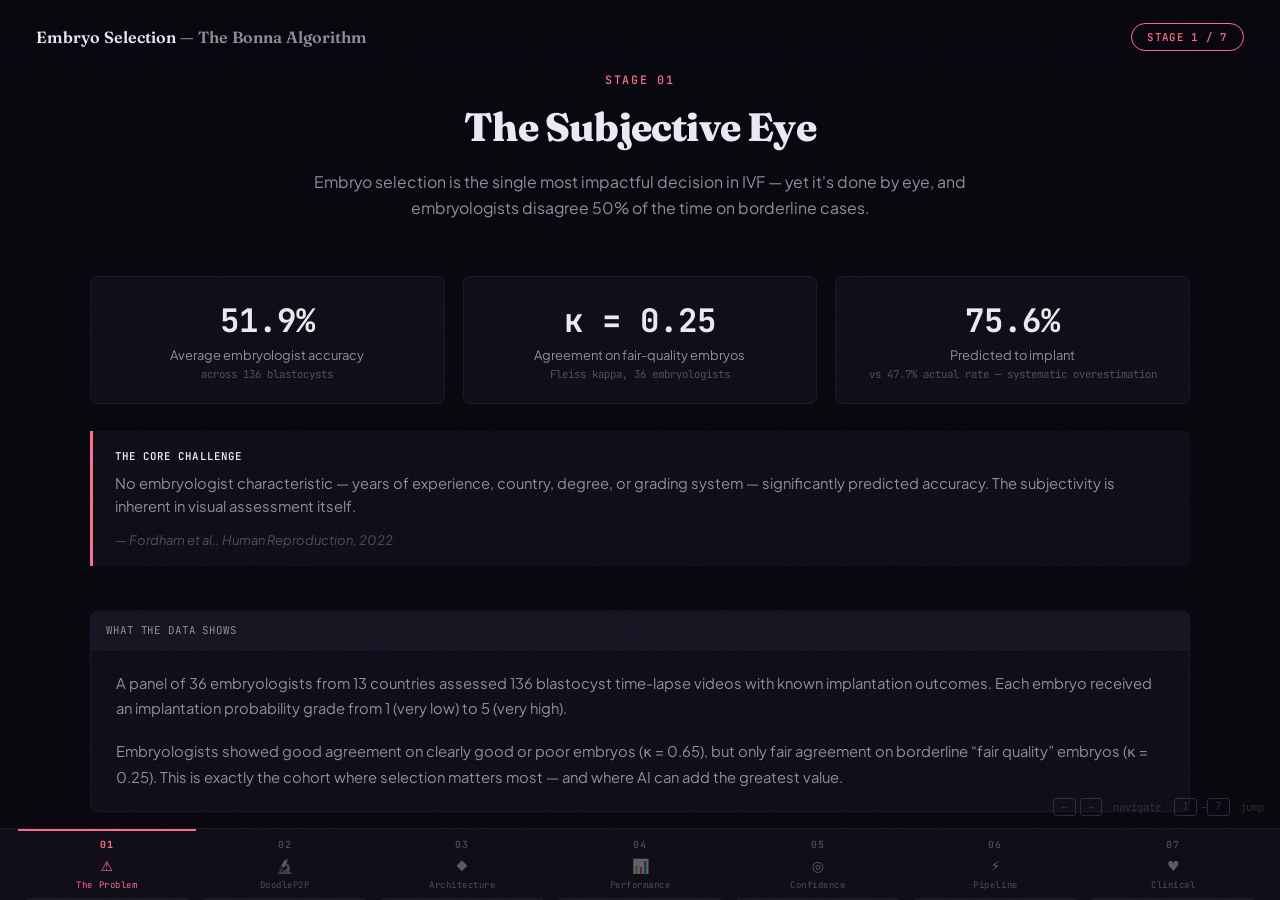
==== index.html @ 7168ed13 "Initial commit: Embryo Selection Journey Canvas — Bonna Algorithm demo" ====
<!DOCTYPE html>
<html lang="en">
<head>
  <meta charset="UTF-8">
  <meta name="viewport" content="width=device-width, initial-scale=1.0">
  <title>Embryo Selection — The Bonna Algorithm</title>
  <link rel="stylesheet" href="styles/global.css">
  <style>
    :root {
      --layer-1: #FF6B8A;
      --layer-2: #7DD3FC;
      --layer-3: #9B7DFF;
      --layer-4: #4ADE80;
      --layer-5: #FBBF24;
      --layer-6: #22D3EE;
      --layer-7: #F472B6;
    }

    body {
      display: flex;
      flex-direction: column;
      overflow: hidden;
    }

    .header {
      position: fixed;
      top: 0;
      left: 0;
      right: 0;
      z-index: 100;
      padding: 1.25rem 2rem;
      display: flex;
      align-items: center;
      justify-content: space-between;
      background: linear-gradient(to bottom, var(--bg-deep) 60%, transparent);
      pointer-events: none;
    }
    .header > * { pointer-events: auto; }
    .header-title {
      font-family: var(--font-display);
      font-size: 0.9rem;
      font-weight: 600;
      color: var(--text-primary);
    }
    .header-title span { color: var(--text-secondary); }
    .stage-badge {
      font-family: var(--font-mono);
      font-size: 0.6rem;
      font-weight: 500;
      letter-spacing: 0.12em;
      text-transform: uppercase;
      padding: 0.35rem 0.85rem;
      border-radius: 20px;
      border: 1px solid var(--text-muted);
      color: var(--text-secondary);
      transition: all 0.6s var(--ease-out-expo);
    }

    .viewport {
      flex: 1;
      position: relative;
      overflow: hidden;
    }
    .viewport iframe {
      position: absolute;
      inset: 0;
      width: 100%;
      height: 100%;
      border: none;
      opacity: 0;
      transition: opacity 0.5s var(--ease-out-expo);
    }
    .viewport iframe.active {
      opacity: 1;
      z-index: 1;
    }

    .timeline {
      position: fixed;
      bottom: 0;
      left: 0;
      right: 0;
      height: var(--timeline-height);
      background: var(--bg-surface);
      border-top: 1px solid rgba(255,255,255,0.04);
      display: flex;
      align-items: stretch;
      z-index: 100;
      padding: 0 1rem;
    }

    .tl-segment {
      flex: 1;
      display: flex;
      flex-direction: column;
      align-items: center;
      justify-content: center;
      cursor: pointer;
      position: relative;
      padding: 0.5rem 0.25rem;
      transition: all 0.4s var(--ease-out-expo);
      user-select: none;
    }
    .tl-segment:hover { background: var(--bg-hover); }

    .tl-number {
      font-family: var(--font-mono);
      font-size: 0.55rem;
      font-weight: 500;
      letter-spacing: 0.1em;
      color: var(--text-muted);
      margin-bottom: 0.2rem;
      transition: color 0.4s;
    }
    .tl-icon {
      width: 20px;
      height: 20px;
      margin-bottom: 0.25rem;
      opacity: 0.35;
      transition: all 0.4s var(--ease-out-expo);
      display: flex;
      align-items: center;
      justify-content: center;
      font-size: 14px;
    }
    .tl-label {
      font-family: var(--font-mono);
      font-size: 0.5rem;
      font-weight: 400;
      letter-spacing: 0.06em;
      color: var(--text-muted);
      text-align: center;
      transition: color 0.4s;
      white-space: nowrap;
    }

    .tl-segment.active .tl-icon { opacity: 1; }
    .tl-segment.active .tl-number { font-weight: 700; }

    .tl-progress {
      position: absolute;
      bottom: 0;
      left: 8px;
      right: 8px;
      height: 2px;
      background: var(--text-muted);
      border-radius: 1px;
      opacity: 0.2;
    }
    .tl-progress-fill {
      height: 100%;
      width: 0%;
      border-radius: 1px;
      transition: width 0.3s var(--ease-out-expo);
    }

    .tl-segment[data-layer="1"].active .tl-number,
    .tl-segment[data-layer="1"].active .tl-label,
    .tl-segment[data-layer="1"].active .tl-icon { color: var(--layer-1); }
    .tl-segment[data-layer="1"] .tl-progress-fill { background: var(--layer-1); }

    .tl-segment[data-layer="2"].active .tl-number,
    .tl-segment[data-layer="2"].active .tl-label,
    .tl-segment[data-layer="2"].active .tl-icon { color: var(--layer-2); }
    .tl-segment[data-layer="2"] .tl-progress-fill { background: var(--layer-2); }

    .tl-segment[data-layer="3"].active .tl-number,
    .tl-segment[data-layer="3"].active .tl-label,
    .tl-segment[data-layer="3"].active .tl-icon { color: var(--layer-3); }
    .tl-segment[data-layer="3"] .tl-progress-fill { background: var(--layer-3); }

    .tl-segment[data-layer="4"].active .tl-number,
    .tl-segment[data-layer="4"].active .tl-label,
    .tl-segment[data-layer="4"].active .tl-icon { color: var(--layer-4); }
    .tl-segment[data-layer="4"] .tl-progress-fill { background: var(--layer-4); }

    .tl-segment[data-layer="5"].active .tl-number,
    .tl-segment[data-layer="5"].active .tl-label,
    .tl-segment[data-layer="5"].active .tl-icon { color: var(--layer-5); }
    .tl-segment[data-layer="5"] .tl-progress-fill { background: var(--layer-5); }

    .tl-segment[data-layer="6"].active .tl-number,
    .tl-segment[data-layer="6"].active .tl-label,
    .tl-segment[data-layer="6"].active .tl-icon { color: var(--layer-6); }
    .tl-segment[data-layer="6"] .tl-progress-fill { background: var(--layer-6); }

    .tl-segment[data-layer="7"].active .tl-number,
    .tl-segment[data-layer="7"].active .tl-label,
    .tl-segment[data-layer="7"].active .tl-icon { color: var(--layer-7); }
    .tl-segment[data-layer="7"] .tl-progress-fill { background: var(--layer-7); }

    .tl-segment[data-layer="1"].active { box-shadow: inset 0 2px 0 0 var(--layer-1); }
    .tl-segment[data-layer="2"].active { box-shadow: inset 0 2px 0 0 var(--layer-2); }
    .tl-segment[data-layer="3"].active { box-shadow: inset 0 2px 0 0 var(--layer-3); }
    .tl-segment[data-layer="4"].active { box-shadow: inset 0 2px 0 0 var(--layer-4); }
    .tl-segment[data-layer="5"].active { box-shadow: inset 0 2px 0 0 var(--layer-5); }
    .tl-segment[data-layer="6"].active { box-shadow: inset 0 2px 0 0 var(--layer-6); }
    .tl-segment[data-layer="7"].active { box-shadow: inset 0 2px 0 0 var(--layer-7); }

    .key-hints {
      position: fixed;
      bottom: calc(var(--timeline-height) + 12px);
      right: 16px;
      font-family: var(--font-mono);
      font-size: 0.6rem;
      color: var(--text-muted);
      display: flex;
      gap: 0.75rem;
      z-index: 100;
      opacity: 0.5;
    }
    .key-hints kbd {
      display: inline-block;
      padding: 0.15rem 0.4rem;
      border: 1px solid var(--text-muted);
      border-radius: 3px;
      margin-right: 0.25rem;
      font-size: 0.55rem;
    }
  </style>
</head>
<body>

  <header class="header">
    <div class="header-title">Embryo Selection <span>— The Bonna Algorithm</span></div>
    <div class="stage-badge" id="stageBadge">STAGE 1 / 7</div>
  </header>

  <main class="viewport" id="viewport"></main>

  <nav class="timeline" id="timeline">
    <div class="tl-segment" data-layer="1" data-src="modules/01-the-problem.html">
      <span class="tl-number">01</span>
      <span class="tl-icon">⚠</span>
      <span class="tl-label">The Problem</span>
      <div class="tl-progress"><div class="tl-progress-fill"></div></div>
    </div>
    <div class="tl-segment" data-layer="2" data-src="modules/02-doodle-segmentation.html">
      <span class="tl-number">02</span>
      <span class="tl-icon">🔬</span>
      <span class="tl-label">DoodleP2P</span>
      <div class="tl-progress"><div class="tl-progress-fill"></div></div>
    </div>
    <div class="tl-segment" data-layer="3" data-src="modules/03-bonna-architecture.html">
      <span class="tl-number">03</span>
      <span class="tl-icon">◆</span>
      <span class="tl-label">Architecture</span>
      <div class="tl-progress"><div class="tl-progress-fill"></div></div>
    </div>
    <div class="tl-segment" data-layer="4" data-src="modules/04-performance.html">
      <span class="tl-number">04</span>
      <span class="tl-icon">📊</span>
      <span class="tl-label">Performance</span>
      <div class="tl-progress"><div class="tl-progress-fill"></div></div>
    </div>
    <div class="tl-segment" data-layer="5" data-src="modules/05-confidence.html">
      <span class="tl-number">05</span>
      <span class="tl-icon">◎</span>
      <span class="tl-label">Confidence</span>
      <div class="tl-progress"><div class="tl-progress-fill"></div></div>
    </div>
    <div class="tl-segment" data-layer="6" data-src="modules/06-production-pipeline.html">
      <span class="tl-number">06</span>
      <span class="tl-icon">⚡</span>
      <span class="tl-label">Pipeline</span>
      <div class="tl-progress"><div class="tl-progress-fill"></div></div>
    </div>
    <div class="tl-segment" data-layer="7" data-src="modules/07-clinical-integration.html">
      <span class="tl-number">07</span>
      <span class="tl-icon">♥</span>
      <span class="tl-label">Clinical</span>
      <div class="tl-progress"><div class="tl-progress-fill"></div></div>
    </div>
  </nav>

  <div class="key-hints">
    <span><kbd>&larr;</kbd><kbd>&rarr;</kbd> navigate</span>
    <span><kbd>1</kbd>&ndash;<kbd>7</kbd> jump</span>
  </div>

  <script>
    const segments = document.querySelectorAll('.tl-segment');
    const viewport = document.getElementById('viewport');
    const badge = document.getElementById('stageBadge');
    const iframes = new Map();
    const TOTAL = segments.length;
    let currentLayer = 0;

    const LAYER_COLORS = [
      null,
      '--layer-1', '--layer-2', '--layer-3', '--layer-4',
      '--layer-5', '--layer-6', '--layer-7'
    ];

    function navigateTo(layerIndex) {
      if (layerIndex < 0 || layerIndex >= segments.length) return;
      currentLayer = layerIndex;
      const seg = segments[layerIndex];
      const layerNum = parseInt(seg.dataset.layer);
      const src = seg.dataset.src;

      segments.forEach(s => s.classList.remove('active'));
      seg.classList.add('active');

      badge.textContent = `STAGE ${layerNum} / ${TOTAL}`;
      const color = getComputedStyle(document.documentElement)
        .getPropertyValue(LAYER_COLORS[layerNum]).trim();
      badge.style.borderColor = color;
      badge.style.color = color;

      viewport.querySelectorAll('iframe').forEach(f => f.classList.remove('active'));

      if (iframes.has(layerIndex)) {
        iframes.get(layerIndex).classList.add('active');
      } else {
        const iframe = document.createElement('iframe');
        iframe.src = src;
        iframe.dataset.layer = layerIndex;
        iframe.onload = () => requestAnimationFrame(() => iframe.classList.add('active'));
        viewport.appendChild(iframe);
        iframes.set(layerIndex, iframe);
      }
    }

    segments.forEach((seg, i) => seg.addEventListener('click', () => navigateTo(i)));

    document.addEventListener('keydown', (e) => {
      if (e.key === 'ArrowRight' || e.key === 'ArrowDown') {
        e.preventDefault(); navigateTo(currentLayer + 1);
      } else if (e.key === 'ArrowLeft' || e.key === 'ArrowUp') {
        e.preventDefault(); navigateTo(currentLayer - 1);
      } else if (e.key >= '1' && e.key <= String(TOTAL)) {
        navigateTo(parseInt(e.key) - 1);
      }
    });

    window.addEventListener('message', (e) => {
      if (e.data?.type === 'module-progress') {
        const seg = document.querySelector(`.tl-segment[data-layer="${e.data.layer}"]`);
        if (seg) seg.querySelector('.tl-progress-fill').style.width = `${e.data.progress * 100}%`;
      }
    });

    navigateTo(0);
  </script>
</body>
</html>
---- styles/global.css ----
/* ============================================
   EMBRYO SELECTION JOURNEY — GLOBAL DESIGN TOKENS
   Rhea Labs / Rhea Fertility brand-tinted dark theme
   ============================================ */

@import url('https://fonts.googleapis.com/css2?family=Fraunces:opsz,wght@9..144,300;9..144,400;9..144,500;9..144,600;9..144,700;9..144,800&family=Plus+Jakarta+Sans:wght@300;400;500;600;700&family=JetBrains+Mono:wght@300;400;500;700&display=swap');

:root {
  /* ── Backgrounds — purple-tinted medical dark ── */
  --bg-deep:     #08070E;
  --bg-surface:  #0F0D18;
  --bg-elevated: #171422;
  --bg-hover:    #1E1A2D;

  /* ── Text ── */
  --text-primary:   #EAE8F0;
  --text-secondary: #908D9A;
  --text-muted:     #504D5C;

  /* ── Brand accent — Rhea purple ── */
  --accent: #9B7DFF;
  --accent-glow: rgba(155, 125, 255, 0.25);

  /* ── Stage colors — medical / biology palette ── */
  --layer-1: #FF6B8A;  /* The Problem — warm red */
  --layer-2: #7DD3FC;  /* Doodle segmentation — cool blue */
  --layer-3: #9B7DFF;  /* Architecture — brand purple */
  --layer-4: #4ADE80;  /* Performance — green */
  --layer-5: #FBBF24;  /* Confidence — amber */
  --layer-6: #22D3EE;  /* Pipeline — cyan */
  --layer-7: #F472B6;  /* Clinical — rose */

  /* ── Stage glows ── */
  --glow-1: rgba(255, 107, 138, 0.15);
  --glow-2: rgba(125, 211, 252, 0.15);
  --glow-3: rgba(155, 125, 255, 0.15);
  --glow-4: rgba(74, 222, 128, 0.15);
  --glow-5: rgba(251, 191, 36, 0.15);
  --glow-6: rgba(34, 211, 238, 0.15);
  --glow-7: rgba(244, 114, 182, 0.15);

  /* ── Typography ── */
  --font-display: 'Fraunces', Georgia, serif;
  --font-body:    'Plus Jakarta Sans', system-ui, sans-serif;
  --font-mono:    'JetBrains Mono', monospace;

  /* ── Layout ── */
  --timeline-height: 72px;

  /* ── Motion ── */
  --ease-out-expo: cubic-bezier(0.16, 1, 0.3, 1);
}

html {
  font-size: 18px;
}

*, *::before, *::after {
  margin: 0;
  padding: 0;
  box-sizing: border-box;
}

html, body {
  background: var(--bg-deep);
  color: var(--text-primary);
  font-family: var(--font-body);
  -webkit-font-smoothing: antialiased;
  height: 100%;
  width: 100%;
}

::selection {
  background-color: rgba(155, 125, 255, 0.3);
  color: white;
}

body::before {
  content: '';
  position: fixed;
  inset: 0;
  background-image: url("data:image/svg+xml,%3Csvg viewBox='0 0 400 400' xmlns='http://www.w3.org/2000/svg'%3E%3Cfilter id='noiseFilter'%3E%3CfeTurbulence type='fractalNoise' baseFrequency='0.9' numOctaves='4' stitchTiles='stitch'/%3E%3C/filter%3E%3Crect width='100%25' height='100%25' filter='url(%23noiseFilter)'/%3E%3C/svg%3E");
  opacity: 0.03;
  pointer-events: none;
  mix-blend-mode: overlay;
  z-index: 9999;
}

.module-container {
  width: 100%;
  min-height: 100%;
  display: flex;
  flex-direction: column;
  align-items: center;
  padding: 4rem 2rem 6rem;
  position: relative;
}

.intro {
  text-align: center;
  max-width: 720px;
  margin-bottom: 3rem;
}

.label {
  font-family: var(--font-mono);
  font-size: 0.65rem;
  font-weight: 500;
  letter-spacing: 0.15em;
  text-transform: uppercase;
  margin-bottom: 0.75rem;
  opacity: 0;
  animation: fadeUp 0.8s var(--ease-out-expo) 0.2s forwards;
}

.intro h1 {
  font-family: var(--font-display);
  font-size: 2.2rem;
  font-weight: 800;
  letter-spacing: -0.02em;
  margin-bottom: 1rem;
  opacity: 0;
  animation: fadeUp 0.8s var(--ease-out-expo) 0.4s forwards;
}

.intro p {
  font-size: 0.88rem;
  color: var(--text-secondary);
  line-height: 1.7;
  opacity: 0;
  animation: fadeUp 0.8s var(--ease-out-expo) 0.6s forwards;
}

.content {
  width: 100%;
  max-width: 1100px;
  opacity: 0;
  animation: fadeUp 0.8s var(--ease-out-expo) 0.8s forwards;
}

.card {
  background: var(--bg-surface);
  border: 1px solid rgba(255, 255, 255, 0.05);
  border-radius: 8px;
  overflow: hidden;
}

.card-header {
  padding: 0.65rem 0.85rem;
  background: var(--bg-elevated);
  border-bottom: 1px solid rgba(255, 255, 255, 0.04);
  font-family: var(--font-mono);
  font-size: 0.6rem;
  letter-spacing: 0.08em;
  text-transform: uppercase;
  color: var(--text-secondary);
}

.card-body {
  padding: 1.2rem 1.4rem;
}

.stat-grid {
  display: grid;
  grid-template-columns: repeat(auto-fit, minmax(200px, 1fr));
  gap: 1rem;
}

.stat-card {
  background: var(--bg-surface);
  border: 1px solid rgba(255, 255, 255, 0.05);
  border-radius: 8px;
  padding: 1.2rem;
  text-align: center;
}

.stat-value {
  font-family: var(--font-mono);
  font-size: 1.8rem;
  font-weight: 700;
  margin-bottom: 0.3rem;
}

.stat-label {
  font-size: 0.72rem;
  color: var(--text-secondary);
}

.stat-sub {
  font-family: var(--font-mono);
  font-size: 0.6rem;
  color: var(--text-muted);
  margin-top: 0.2rem;
}

.image-frame {
  background: var(--bg-surface);
  border: 1px solid rgba(255, 255, 255, 0.06);
  border-radius: 8px;
  overflow: hidden;
  display: flex;
  align-items: center;
  justify-content: center;
}

.image-frame img {
  width: 100%;
  height: auto;
  display: block;
}

.image-caption {
  font-family: var(--font-mono);
  font-size: 0.6rem;
  color: var(--text-muted);
  text-align: center;
  padding: 0.6rem 0.8rem;
  background: var(--bg-elevated);
  letter-spacing: 0.04em;
}

.teaser {
  margin-top: 3rem;
  text-align: center;
  font-size: 0.82rem;
  color: var(--text-muted);
  opacity: 0;
  animation: fadeUp 0.8s var(--ease-out-expo) 1.6s forwards;
}

.teaser span {
  font-weight: 600;
}

.split {
  display: grid;
  grid-template-columns: 1fr 1fr;
  gap: 1.5rem;
  align-items: start;
}

.insight-box {
  border-left: 3px solid;
  padding: 1rem 1.2rem;
  background: var(--bg-surface);
  border-radius: 0 6px 6px 0;
  margin: 1.5rem 0;
}

.insight-box p {
  font-size: 0.82rem;
  color: var(--text-secondary);
  line-height: 1.6;
}

.insight-box .insight-title {
  font-family: var(--font-mono);
  font-size: 0.6rem;
  font-weight: 600;
  letter-spacing: 0.1em;
  text-transform: uppercase;
  margin-bottom: 0.5rem;
}

@keyframes fadeUp {
  from { opacity: 0; transform: translateY(20px); }
  to   { opacity: 1; transform: translateY(0); }
}

@keyframes countUp {
  from { opacity: 0; }
  to   { opacity: 1; }
}

::-webkit-scrollbar { width: 6px; }
::-webkit-scrollbar-track { background: transparent; }
::-webkit-scrollbar-thumb { background: var(--text-muted); border-radius: 3px; }
::-webkit-scrollbar-thumb:hover { background: var(--text-secondary); }
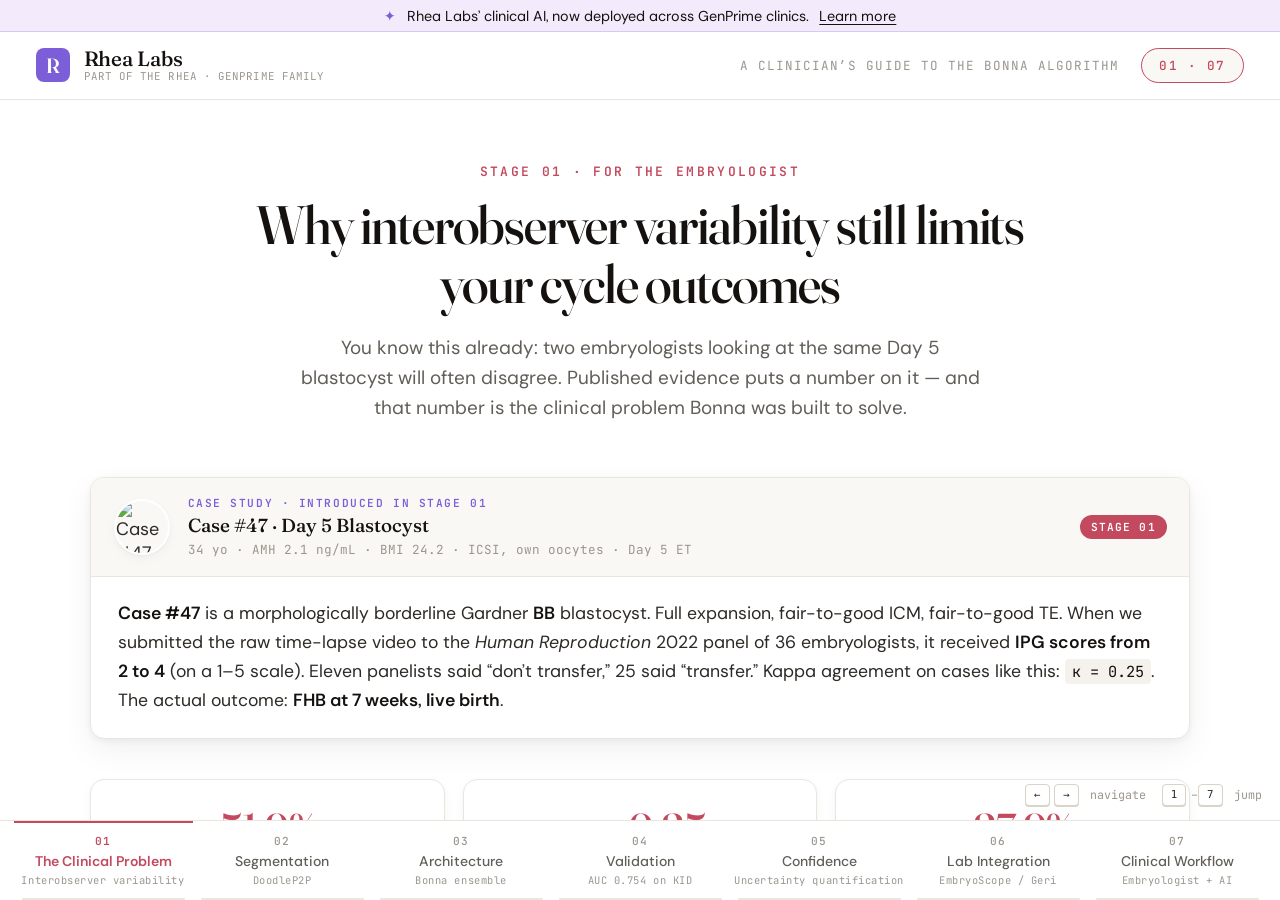
==== commit f97da2c2: "Rebrand as Rhea Labs (part of Rhea/GenPrime) with clinician-focused rewrite Shift the whole journey " ====
--- a/index.html
+++ b/index.html
@@ -3,63 +3,140 @@
 <head>
   <meta charset="UTF-8">
   <meta name="viewport" content="width=device-width, initial-scale=1.0">
-  <title>Embryo Selection — The Bonna Algorithm</title>
+  <title>Rhea Labs — Embryo Selection AI for Clinicians</title>
+  <meta name="description" content="The Bonna Algorithm: a clinician's guide to Rhea Labs' embryo selection AI, deployed across GenPrime clinics.">
   <link rel="stylesheet" href="styles/global.css">
   <style>
-    :root {
-      --layer-1: #FF6B8A;
-      --layer-2: #7DD3FC;
-      --layer-3: #9B7DFF;
-      --layer-4: #4ADE80;
-      --layer-5: #FBBF24;
-      --layer-6: #22D3EE;
-      --layer-7: #F472B6;
-    }
-
     body {
       display: flex;
       flex-direction: column;
       overflow: hidden;
-    }
-
-    .header {
+      background: var(--bg-primary);
+    }
+
+    /* ── Announcement bar (GenPrime-style lavender top banner) ── */
+    .announcement {
       position: fixed;
       top: 0;
       left: 0;
       right: 0;
+      z-index: 101;
+      height: 32px;
+      background: var(--bg-lavender);
+      display: flex;
+      align-items: center;
+      justify-content: center;
+      font-family: var(--font-sans);
+      font-size: 0.8rem;
+      color: var(--text-primary);
+      gap: 0.6rem;
+      border-bottom: 1px solid var(--border-accent);
+    }
+    .announcement-mark {
+      color: var(--rhea-purple);
+      font-weight: 600;
+    }
+    .announcement-link {
+      color: var(--text-primary);
+      text-decoration: underline;
+      text-underline-offset: 3px;
+    }
+
+    /* ── Header ── */
+    .header {
+      position: fixed;
+      top: 32px;
+      left: 0;
+      right: 0;
       z-index: 100;
-      padding: 1.25rem 2rem;
+      height: var(--header-height);
+      padding: 0 2rem;
       display: flex;
       align-items: center;
       justify-content: space-between;
-      background: linear-gradient(to bottom, var(--bg-deep) 60%, transparent);
-      pointer-events: none;
-    }
-    .header > * { pointer-events: auto; }
-    .header-title {
-      font-family: var(--font-display);
-      font-size: 0.9rem;
+      background: var(--bg-primary);
+      border-bottom: 1px solid var(--border-soft);
+    }
+
+    .brand {
+      display: flex;
+      align-items: center;
+      gap: 0.75rem;
+    }
+
+    .brand-mark {
+      width: 34px;
+      height: 34px;
+      border-radius: 8px;
+      background: var(--rhea-purple);
+      display: flex;
+      align-items: center;
+      justify-content: center;
+      color: white;
+      font-family: var(--font-serif);
+      font-size: 1.15rem;
       font-weight: 600;
+      font-variation-settings: "opsz" 144;
+    }
+
+    .brand-text {
+      display: flex;
+      flex-direction: column;
+      gap: 0;
+      line-height: 1.1;
+    }
+
+    .brand-name {
+      font-family: var(--font-serif);
+      font-size: 1.15rem;
+      font-weight: 500;
       color: var(--text-primary);
-    }
-    .header-title span { color: var(--text-secondary); }
+      letter-spacing: -0.01em;
+    }
+
+    .brand-family {
+      font-family: var(--font-mono);
+      font-size: 0.6rem;
+      letter-spacing: 0.1em;
+      text-transform: uppercase;
+      color: var(--text-muted);
+    }
+
+    .header-nav {
+      display: flex;
+      align-items: center;
+      gap: 1.25rem;
+    }
+
+    .header-meta {
+      font-family: var(--font-mono);
+      font-size: 0.7rem;
+      letter-spacing: 0.08em;
+      text-transform: uppercase;
+      color: var(--text-muted);
+    }
+
     .stage-badge {
       font-family: var(--font-mono);
-      font-size: 0.6rem;
+      font-size: 0.7rem;
       font-weight: 500;
       letter-spacing: 0.12em;
       text-transform: uppercase;
-      padding: 0.35rem 0.85rem;
-      border-radius: 20px;
-      border: 1px solid var(--text-muted);
-      color: var(--text-secondary);
+      padding: 0.45rem 0.95rem;
+      border-radius: 999px;
+      background: var(--bg-cream);
+      border: 1px solid var(--border-soft);
+      color: var(--text-body);
       transition: all 0.6s var(--ease-out-expo);
     }
 
+    /* ── Viewport ── */
     .viewport {
       flex: 1;
       position: relative;
       overflow: hidden;
+      margin-top: calc(32px + var(--header-height));
+      margin-bottom: var(--timeline-height);
     }
     .viewport iframe {
       position: absolute;
@@ -69,24 +146,26 @@
       border: none;
       opacity: 0;
       transition: opacity 0.5s var(--ease-out-expo);
+      background: var(--bg-primary);
     }
     .viewport iframe.active {
       opacity: 1;
       z-index: 1;
     }
 
+    /* ── Timeline / bottom navigation ── */
     .timeline {
       position: fixed;
       bottom: 0;
       left: 0;
       right: 0;
       height: var(--timeline-height);
-      background: var(--bg-surface);
-      border-top: 1px solid rgba(255,255,255,0.04);
+      background: var(--bg-primary);
+      border-top: 1px solid var(--border-soft);
       display: flex;
       align-items: stretch;
       z-index: 100;
-      padding: 0 1rem;
+      padding: 0 0.75rem;
     }
 
     .tl-segment {
@@ -97,45 +176,45 @@
       justify-content: center;
       cursor: pointer;
       position: relative;
-      padding: 0.5rem 0.25rem;
-      transition: all 0.4s var(--ease-out-expo);
+      padding: 0.55rem 0.25rem;
+      transition: background 0.25s var(--ease-out-expo);
       user-select: none;
-    }
-    .tl-segment:hover { background: var(--bg-hover); }
+      gap: 0.2rem;
+    }
+
+    .tl-segment:hover { background: var(--bg-cream); }
 
     .tl-number {
       font-family: var(--font-mono);
-      font-size: 0.55rem;
+      font-size: 0.62rem;
       font-weight: 500;
-      letter-spacing: 0.1em;
+      letter-spacing: 0.08em;
       color: var(--text-muted);
-      margin-bottom: 0.2rem;
       transition: color 0.4s;
     }
-    .tl-icon {
-      width: 20px;
-      height: 20px;
-      margin-bottom: 0.25rem;
-      opacity: 0.35;
-      transition: all 0.4s var(--ease-out-expo);
-      display: flex;
-      align-items: center;
-      justify-content: center;
-      font-size: 14px;
-    }
     .tl-label {
-      font-family: var(--font-mono);
-      font-size: 0.5rem;
-      font-weight: 400;
-      letter-spacing: 0.06em;
-      color: var(--text-muted);
+      font-family: var(--font-sans);
+      font-size: 0.78rem;
+      font-weight: 500;
+      color: var(--text-secondary);
       text-align: center;
       transition: color 0.4s;
       white-space: nowrap;
     }
-
-    .tl-segment.active .tl-icon { opacity: 1; }
-    .tl-segment.active .tl-number { font-weight: 700; }
+    .tl-sub {
+      font-family: var(--font-mono);
+      font-size: 0.58rem;
+      color: var(--text-muted);
+      letter-spacing: 0.05em;
+      text-align: center;
+      display: none;
+    }
+    @media (min-width: 1100px) {
+      .tl-sub { display: block; }
+    }
+
+    .tl-segment.active .tl-number,
+    .tl-segment.active .tl-label { font-weight: 600; }
 
     .tl-progress {
       position: absolute;
@@ -143,9 +222,9 @@
       left: 8px;
       right: 8px;
       height: 2px;
-      background: var(--text-muted);
+      background: var(--border-soft);
       border-radius: 1px;
-      opacity: 0.2;
+      overflow: hidden;
     }
     .tl-progress-fill {
       height: 100%;
@@ -154,126 +233,145 @@
       transition: width 0.3s var(--ease-out-expo);
     }
 
+    /* ── Stage color bindings ── */
     .tl-segment[data-layer="1"].active .tl-number,
-    .tl-segment[data-layer="1"].active .tl-label,
-    .tl-segment[data-layer="1"].active .tl-icon { color: var(--layer-1); }
-    .tl-segment[data-layer="1"] .tl-progress-fill { background: var(--layer-1); }
+    .tl-segment[data-layer="1"].active .tl-label { color: var(--stage-1); }
+    .tl-segment[data-layer="1"] .tl-progress-fill { background: var(--stage-1); }
+    .tl-segment[data-layer="1"].active { box-shadow: inset 0 2px 0 0 var(--stage-1); }
 
     .tl-segment[data-layer="2"].active .tl-number,
-    .tl-segment[data-layer="2"].active .tl-label,
-    .tl-segment[data-layer="2"].active .tl-icon { color: var(--layer-2); }
-    .tl-segment[data-layer="2"] .tl-progress-fill { background: var(--layer-2); }
+    .tl-segment[data-layer="2"].active .tl-label { color: var(--stage-2); }
+    .tl-segment[data-layer="2"] .tl-progress-fill { background: var(--stage-2); }
+    .tl-segment[data-layer="2"].active { box-shadow: inset 0 2px 0 0 var(--stage-2); }
 
     .tl-segment[data-layer="3"].active .tl-number,
-    .tl-segment[data-layer="3"].active .tl-label,
-    .tl-segment[data-layer="3"].active .tl-icon { color: var(--layer-3); }
-    .tl-segment[data-layer="3"] .tl-progress-fill { background: var(--layer-3); }
+    .tl-segment[data-layer="3"].active .tl-label { color: var(--stage-3); }
+    .tl-segment[data-layer="3"] .tl-progress-fill { background: var(--stage-3); }
+    .tl-segment[data-layer="3"].active { box-shadow: inset 0 2px 0 0 var(--stage-3); }
 
     .tl-segment[data-layer="4"].active .tl-number,
-    .tl-segment[data-layer="4"].active .tl-label,
-    .tl-segment[data-layer="4"].active .tl-icon { color: var(--layer-4); }
-    .tl-segment[data-layer="4"] .tl-progress-fill { background: var(--layer-4); }
+    .tl-segment[data-layer="4"].active .tl-label { color: var(--stage-4); }
+    .tl-segment[data-layer="4"] .tl-progress-fill { background: var(--stage-4); }
+    .tl-segment[data-layer="4"].active { box-shadow: inset 0 2px 0 0 var(--stage-4); }
 
     .tl-segment[data-layer="5"].active .tl-number,
-    .tl-segment[data-layer="5"].active .tl-label,
-    .tl-segment[data-layer="5"].active .tl-icon { color: var(--layer-5); }
-    .tl-segment[data-layer="5"] .tl-progress-fill { background: var(--layer-5); }
+    .tl-segment[data-layer="5"].active .tl-label { color: var(--stage-5); }
+    .tl-segment[data-layer="5"] .tl-progress-fill { background: var(--stage-5); }
+    .tl-segment[data-layer="5"].active { box-shadow: inset 0 2px 0 0 var(--stage-5); }
 
     .tl-segment[data-layer="6"].active .tl-number,
-    .tl-segment[data-layer="6"].active .tl-label,
-    .tl-segment[data-layer="6"].active .tl-icon { color: var(--layer-6); }
-    .tl-segment[data-layer="6"] .tl-progress-fill { background: var(--layer-6); }
+    .tl-segment[data-layer="6"].active .tl-label { color: var(--stage-6); }
+    .tl-segment[data-layer="6"] .tl-progress-fill { background: var(--stage-6); }
+    .tl-segment[data-layer="6"].active { box-shadow: inset 0 2px 0 0 var(--stage-6); }
 
     .tl-segment[data-layer="7"].active .tl-number,
-    .tl-segment[data-layer="7"].active .tl-label,
-    .tl-segment[data-layer="7"].active .tl-icon { color: var(--layer-7); }
-    .tl-segment[data-layer="7"] .tl-progress-fill { background: var(--layer-7); }
-
-    .tl-segment[data-layer="1"].active { box-shadow: inset 0 2px 0 0 var(--layer-1); }
-    .tl-segment[data-layer="2"].active { box-shadow: inset 0 2px 0 0 var(--layer-2); }
-    .tl-segment[data-layer="3"].active { box-shadow: inset 0 2px 0 0 var(--layer-3); }
-    .tl-segment[data-layer="4"].active { box-shadow: inset 0 2px 0 0 var(--layer-4); }
-    .tl-segment[data-layer="5"].active { box-shadow: inset 0 2px 0 0 var(--layer-5); }
-    .tl-segment[data-layer="6"].active { box-shadow: inset 0 2px 0 0 var(--layer-6); }
-    .tl-segment[data-layer="7"].active { box-shadow: inset 0 2px 0 0 var(--layer-7); }
-
+    .tl-segment[data-layer="7"].active .tl-label { color: var(--stage-7); }
+    .tl-segment[data-layer="7"] .tl-progress-fill { background: var(--stage-7); }
+    .tl-segment[data-layer="7"].active { box-shadow: inset 0 2px 0 0 var(--stage-7); }
+
+    /* ── Keyboard hints ── */
     .key-hints {
       position: fixed;
-      bottom: calc(var(--timeline-height) + 12px);
-      right: 16px;
-      font-family: var(--font-mono);
-      font-size: 0.6rem;
+      bottom: calc(var(--timeline-height) + 14px);
+      right: 18px;
+      font-family: var(--font-mono);
+      font-size: 0.65rem;
       color: var(--text-muted);
       display: flex;
-      gap: 0.75rem;
+      gap: 0.85rem;
       z-index: 100;
-      opacity: 0.5;
     }
     .key-hints kbd {
       display: inline-block;
-      padding: 0.15rem 0.4rem;
-      border: 1px solid var(--text-muted);
-      border-radius: 3px;
+      padding: 0.2rem 0.45rem;
+      border: 1px solid var(--border-medium);
+      background: var(--bg-primary);
+      border-radius: 4px;
       margin-right: 0.25rem;
-      font-size: 0.55rem;
+      font-size: 0.6rem;
+      color: var(--text-body);
+      box-shadow: 0 1px 0 var(--border-medium);
+    }
+
+    @media (max-width: 900px) {
+      .announcement { font-size: 0.7rem; padding: 0 0.5rem; text-align: center; }
+      .header { padding: 0 1rem; }
+      .brand-family { display: none; }
+      .header-meta { display: none; }
+      .key-hints { display: none; }
     }
   </style>
 </head>
 <body>
 
+  <div class="announcement">
+    <span class="announcement-mark">&#x2726;</span>
+    <span>Rhea Labs&rsquo; clinical AI, now deployed across GenPrime clinics.</span>
+    <a class="announcement-link" href="https://www.genprime.com/" target="_blank" rel="noopener">Learn more</a>
+  </div>
+
   <header class="header">
-    <div class="header-title">Embryo Selection <span>— The Bonna Algorithm</span></div>
-    <div class="stage-badge" id="stageBadge">STAGE 1 / 7</div>
+    <div class="brand">
+      <div class="brand-mark" aria-hidden="true">R</div>
+      <div class="brand-text">
+        <span class="brand-name">Rhea Labs</span>
+        <span class="brand-family">Part of the Rhea &middot; GenPrime family</span>
+      </div>
+    </div>
+    <div class="header-nav">
+      <span class="header-meta">A Clinician&rsquo;s Guide to the Bonna Algorithm</span>
+      <div class="stage-badge" id="stageBadge">01 &middot; 07</div>
+    </div>
   </header>
 
   <main class="viewport" id="viewport"></main>
 
-  <nav class="timeline" id="timeline">
+  <nav class="timeline" id="timeline" aria-label="Journey navigation">
     <div class="tl-segment" data-layer="1" data-src="modules/01-the-problem.html">
       <span class="tl-number">01</span>
-      <span class="tl-icon">⚠</span>
-      <span class="tl-label">The Problem</span>
+      <span class="tl-label">The Clinical Problem</span>
+      <span class="tl-sub">Interobserver variability</span>
       <div class="tl-progress"><div class="tl-progress-fill"></div></div>
     </div>
     <div class="tl-segment" data-layer="2" data-src="modules/02-doodle-segmentation.html">
       <span class="tl-number">02</span>
-      <span class="tl-icon">🔬</span>
-      <span class="tl-label">DoodleP2P</span>
+      <span class="tl-label">Segmentation</span>
+      <span class="tl-sub">DoodleP2P</span>
       <div class="tl-progress"><div class="tl-progress-fill"></div></div>
     </div>
     <div class="tl-segment" data-layer="3" data-src="modules/03-bonna-architecture.html">
       <span class="tl-number">03</span>
-      <span class="tl-icon">◆</span>
       <span class="tl-label">Architecture</span>
+      <span class="tl-sub">Bonna ensemble</span>
       <div class="tl-progress"><div class="tl-progress-fill"></div></div>
     </div>
     <div class="tl-segment" data-layer="4" data-src="modules/04-performance.html">
       <span class="tl-number">04</span>
-      <span class="tl-icon">📊</span>
-      <span class="tl-label">Performance</span>
+      <span class="tl-label">Validation</span>
+      <span class="tl-sub">AUC 0.754 on KID</span>
       <div class="tl-progress"><div class="tl-progress-fill"></div></div>
     </div>
     <div class="tl-segment" data-layer="5" data-src="modules/05-confidence.html">
       <span class="tl-number">05</span>
-      <span class="tl-icon">◎</span>
       <span class="tl-label">Confidence</span>
+      <span class="tl-sub">Uncertainty quantification</span>
       <div class="tl-progress"><div class="tl-progress-fill"></div></div>
     </div>
     <div class="tl-segment" data-layer="6" data-src="modules/06-production-pipeline.html">
       <span class="tl-number">06</span>
-      <span class="tl-icon">⚡</span>
-      <span class="tl-label">Pipeline</span>
+      <span class="tl-label">Lab Integration</span>
+      <span class="tl-sub">EmbryoScope / Geri</span>
       <div class="tl-progress"><div class="tl-progress-fill"></div></div>
     </div>
     <div class="tl-segment" data-layer="7" data-src="modules/07-clinical-integration.html">
       <span class="tl-number">07</span>
-      <span class="tl-icon">♥</span>
-      <span class="tl-label">Clinical</span>
+      <span class="tl-label">Clinical Workflow</span>
+      <span class="tl-sub">Embryologist + AI</span>
       <div class="tl-progress"><div class="tl-progress-fill"></div></div>
     </div>
   </nav>
 
-  <div class="key-hints">
+  <div class="key-hints" aria-hidden="true">
     <span><kbd>&larr;</kbd><kbd>&rarr;</kbd> navigate</span>
     <span><kbd>1</kbd>&ndash;<kbd>7</kbd> jump</span>
   </div>
@@ -286,10 +384,10 @@
     const TOTAL = segments.length;
     let currentLayer = 0;
 
-    const LAYER_COLORS = [
+    const STAGE_COLORS = [
       null,
-      '--layer-1', '--layer-2', '--layer-3', '--layer-4',
-      '--layer-5', '--layer-6', '--layer-7'
+      '--stage-1', '--stage-2', '--stage-3', '--stage-4',
+      '--stage-5', '--stage-6', '--stage-7'
     ];
 
     function navigateTo(layerIndex) {
@@ -302,9 +400,11 @@
       segments.forEach(s => s.classList.remove('active'));
       seg.classList.add('active');
 
-      badge.textContent = `STAGE ${layerNum} / ${TOTAL}`;
+      const num = String(layerNum).padStart(2, '0');
+      const total = String(TOTAL).padStart(2, '0');
+      badge.textContent = `${num} · ${total}`;
       const color = getComputedStyle(document.documentElement)
-        .getPropertyValue(LAYER_COLORS[layerNum]).trim();
+        .getPropertyValue(STAGE_COLORS[layerNum]).trim();
       badge.style.borderColor = color;
       badge.style.color = color;
 
--- a/styles/global.css
+++ b/styles/global.css
@@ -1,58 +1,82 @@
-/* ============================================
+/* ============================================================
    EMBRYO SELECTION JOURNEY — GLOBAL DESIGN TOKENS
-   Rhea Labs / Rhea Fertility brand-tinted dark theme
-   ============================================ */
-
-@import url('https://fonts.googleapis.com/css2?family=Fraunces:opsz,wght@9..144,300;9..144,400;9..144,500;9..144,600;9..144,700;9..144,800&family=Plus+Jakarta+Sans:wght@300;400;500;600;700&family=JetBrains+Mono:wght@300;400;500;700&display=swap');
+   Rhea Labs (part of the Rhea / GenPrime family)
+   Brand: GenPrime-inspired light theme
+   Audience: Embryologists and reproductive medicine clinicians
+   ============================================================ */
+
+@import url('https://fonts.googleapis.com/css2?family=Fraunces:opsz,wght@9..144,300;9..144,400;9..144,500;9..144,600;9..144,700;9..144,800&family=DM+Sans:opsz,wght@9..40,300;9..40,400;9..40,500;9..40,600;9..40,700&family=JetBrains+Mono:wght@300;400;500;600&display=swap');
 
 :root {
-  /* ── Backgrounds — purple-tinted medical dark ── */
-  --bg-deep:     #08070E;
-  --bg-surface:  #0F0D18;
-  --bg-elevated: #171422;
-  --bg-hover:    #1E1A2D;
-
-  /* ── Text ── */
-  --text-primary:   #EAE8F0;
-  --text-secondary: #908D9A;
-  --text-muted:     #504D5C;
-
-  /* ── Brand accent — Rhea purple ── */
-  --accent: #9B7DFF;
-  --accent-glow: rgba(155, 125, 255, 0.25);
-
-  /* ── Stage colors — medical / biology palette ── */
-  --layer-1: #FF6B8A;  /* The Problem — warm red */
-  --layer-2: #7DD3FC;  /* Doodle segmentation — cool blue */
-  --layer-3: #9B7DFF;  /* Architecture — brand purple */
-  --layer-4: #4ADE80;  /* Performance — green */
-  --layer-5: #FBBF24;  /* Confidence — amber */
-  --layer-6: #22D3EE;  /* Pipeline — cyan */
-  --layer-7: #F472B6;  /* Clinical — rose */
-
-  /* ── Stage glows ── */
-  --glow-1: rgba(255, 107, 138, 0.15);
-  --glow-2: rgba(125, 211, 252, 0.15);
-  --glow-3: rgba(155, 125, 255, 0.15);
-  --glow-4: rgba(74, 222, 128, 0.15);
-  --glow-5: rgba(251, 191, 36, 0.15);
-  --glow-6: rgba(34, 211, 238, 0.15);
-  --glow-7: rgba(244, 114, 182, 0.15);
+  /* ── Backgrounds — warm clinical white ── */
+  --bg-primary:    #FFFFFF;          /* page background */
+  --bg-cream:      #FAF8F4;          /* warm secondary surface */
+  --bg-lavender:   #F3EBFC;          /* GenPrime top-banner accent */
+  --bg-lavender-2: #E8DDFB;          /* stronger lavender */
+  --bg-elevated:   #FFFFFF;          /* cards (white with shadow) */
+  --bg-sunken:     #F5F2ED;          /* sunken regions */
+
+  /* ── Borders ── */
+  --border-soft:   #EAE5DD;          /* warm hairline */
+  --border-medium: #D9D3C8;
+  --border-accent: #D9C8F5;          /* lavender border */
+
+  /* ── Text — warm near-black ── */
+  --text-primary:    #14110F;        /* headlines */
+  --text-body:       #2D2925;        /* body copy */
+  --text-secondary:  #615D58;        /* supporting */
+  --text-muted:      #9B968E;        /* labels / captions */
+  --text-on-dark:    #FFFFFF;
+
+  /* ── Brand colors ── */
+  --rhea-purple:       #7C5FD8;      /* Rhea brand purple */
+  --rhea-purple-deep:  #5F44B8;
+  --rhea-purple-soft:  #E8DDFB;
+  --genprime-black:    #14110F;      /* GenPrime CTA black */
+
+  /* ── Stage colors — warm clinical palette ── */
+  --stage-1: #C2495E;   /* Subjective Eye — clinical red */
+  --stage-2: #2A7FA3;   /* DoodleP2P — teal blue */
+  --stage-3: #7C5FD8;   /* Architecture — Rhea purple */
+  --stage-4: #5B8A3F;   /* Performance — forest green */
+  --stage-5: #B8841F;   /* Confidence — warm amber */
+  --stage-6: #3A7A9C;   /* Pipeline — deep teal */
+  --stage-7: #B85A7F;   /* Clinical — warm rose */
+
+  /* ── Stage surface tints ── */
+  --stage-1-tint: #FDEEF0;
+  --stage-2-tint: #E8F2F8;
+  --stage-3-tint: #F0E9FA;
+  --stage-4-tint: #EDF3E6;
+  --stage-5-tint: #F8EFD8;
+  --stage-6-tint: #E6EFF5;
+  --stage-7-tint: #F9E8EE;
 
   /* ── Typography ── */
-  --font-display: 'Fraunces', Georgia, serif;
-  --font-body:    'Plus Jakarta Sans', system-ui, sans-serif;
-  --font-mono:    'JetBrains Mono', monospace;
+  --font-serif:   'Fraunces', Georgia, 'Times New Roman', serif;
+  --font-sans:    'DM Sans', system-ui, -apple-system, 'Helvetica Neue', Arial, sans-serif;
+  --font-mono:    'JetBrains Mono', 'SF Mono', Consolas, monospace;
 
   /* ── Layout ── */
-  --timeline-height: 72px;
+  --header-height:   68px;
+  --timeline-height: 80px;
+  --content-max:     1100px;
 
   /* ── Motion ── */
   --ease-out-expo: cubic-bezier(0.16, 1, 0.3, 1);
+
+  /* ── Shadow ── */
+  --shadow-soft:    0 1px 3px rgba(20, 17, 15, 0.04), 0 4px 12px rgba(20, 17, 15, 0.04);
+  --shadow-medium:  0 2px 8px rgba(20, 17, 15, 0.06), 0 12px 32px rgba(20, 17, 15, 0.06);
+  --shadow-strong:  0 4px 16px rgba(20, 17, 15, 0.08), 0 24px 48px rgba(20, 17, 15, 0.08);
 }
 
 html {
-  font-size: 18px;
+  font-size: 17px;
+}
+
+@media (min-width: 1280px) {
+  html { font-size: 18px; }
 }
 
 *, *::before, *::after {
@@ -62,145 +86,162 @@
 }
 
 html, body {
-  background: var(--bg-deep);
+  background: var(--bg-primary);
+  color: var(--text-body);
+  font-family: var(--font-sans);
+  -webkit-font-smoothing: antialiased;
+  -moz-osx-font-smoothing: grayscale;
+  height: 100%;
+  width: 100%;
+  font-feature-settings: "ss01", "ss02", "cv11";
+}
+
+::selection {
+  background-color: var(--bg-lavender-2);
   color: var(--text-primary);
-  font-family: var(--font-body);
-  -webkit-font-smoothing: antialiased;
-  height: 100%;
-  width: 100%;
-}
-
-::selection {
-  background-color: rgba(155, 125, 255, 0.3);
-  color: white;
-}
-
-body::before {
-  content: '';
-  position: fixed;
-  inset: 0;
-  background-image: url("data:image/svg+xml,%3Csvg viewBox='0 0 400 400' xmlns='http://www.w3.org/2000/svg'%3E%3Cfilter id='noiseFilter'%3E%3CfeTurbulence type='fractalNoise' baseFrequency='0.9' numOctaves='4' stitchTiles='stitch'/%3E%3C/filter%3E%3Crect width='100%25' height='100%25' filter='url(%23noiseFilter)'/%3E%3C/svg%3E");
-  opacity: 0.03;
-  pointer-events: none;
-  mix-blend-mode: overlay;
-  z-index: 9999;
-}
-
+}
+
+/* ── Module container ── */
 .module-container {
   width: 100%;
   min-height: 100%;
   display: flex;
   flex-direction: column;
   align-items: center;
-  padding: 4rem 2rem 6rem;
+  padding: 3.5rem 2rem 6rem;
   position: relative;
-}
-
+  background: var(--bg-primary);
+}
+
+/* ── Intro / hero ── */
 .intro {
   text-align: center;
-  max-width: 720px;
+  max-width: 820px;
   margin-bottom: 3rem;
 }
 
 .label {
   font-family: var(--font-mono);
-  font-size: 0.65rem;
-  font-weight: 500;
-  letter-spacing: 0.15em;
-  text-transform: uppercase;
-  margin-bottom: 0.75rem;
+  font-size: 0.72rem;
+  font-weight: 600;
+  letter-spacing: 0.18em;
+  text-transform: uppercase;
+  margin-bottom: 0.9rem;
   opacity: 0;
   animation: fadeUp 0.8s var(--ease-out-expo) 0.2s forwards;
 }
 
 .intro h1 {
-  font-family: var(--font-display);
-  font-size: 2.2rem;
-  font-weight: 800;
+  font-family: var(--font-serif);
+  font-size: 3rem;
+  font-weight: 500;
+  font-variation-settings: "opsz" 144;
+  color: var(--text-primary);
   letter-spacing: -0.02em;
-  margin-bottom: 1rem;
+  line-height: 1.08;
+  margin-bottom: 1.1rem;
   opacity: 0;
   animation: fadeUp 0.8s var(--ease-out-expo) 0.4s forwards;
 }
 
 .intro p {
-  font-size: 0.88rem;
+  font-family: var(--font-sans);
+  font-size: 1.05rem;
   color: var(--text-secondary);
-  line-height: 1.7;
+  line-height: 1.6;
+  max-width: 680px;
+  margin: 0 auto;
   opacity: 0;
   animation: fadeUp 0.8s var(--ease-out-expo) 0.6s forwards;
 }
 
 .content {
   width: 100%;
-  max-width: 1100px;
+  max-width: var(--content-max);
   opacity: 0;
   animation: fadeUp 0.8s var(--ease-out-expo) 0.8s forwards;
 }
 
+/* ── Cards ── */
 .card {
-  background: var(--bg-surface);
-  border: 1px solid rgba(255, 255, 255, 0.05);
-  border-radius: 8px;
+  background: var(--bg-elevated);
+  border: 1px solid var(--border-soft);
+  border-radius: 14px;
   overflow: hidden;
+  box-shadow: var(--shadow-soft);
 }
 
 .card-header {
-  padding: 0.65rem 0.85rem;
-  background: var(--bg-elevated);
-  border-bottom: 1px solid rgba(255, 255, 255, 0.04);
-  font-family: var(--font-mono);
-  font-size: 0.6rem;
-  letter-spacing: 0.08em;
-  text-transform: uppercase;
-  color: var(--text-secondary);
+  padding: 0.9rem 1.25rem;
+  background: var(--bg-cream);
+  border-bottom: 1px solid var(--border-soft);
+  font-family: var(--font-mono);
+  font-size: 0.7rem;
+  font-weight: 600;
+  letter-spacing: 0.1em;
+  text-transform: uppercase;
+  color: var(--text-muted);
 }
 
 .card-body {
-  padding: 1.2rem 1.4rem;
-}
-
+  padding: 1.5rem 1.65rem;
+  color: var(--text-body);
+  font-size: 0.98rem;
+  line-height: 1.65;
+}
+
+.card-body p { color: var(--text-body); font-size: 0.98rem; line-height: 1.65; }
+
+/* ── Stat grid ── */
 .stat-grid {
   display: grid;
-  grid-template-columns: repeat(auto-fit, minmax(200px, 1fr));
+  grid-template-columns: repeat(auto-fit, minmax(220px, 1fr));
   gap: 1rem;
 }
 
 .stat-card {
-  background: var(--bg-surface);
-  border: 1px solid rgba(255, 255, 255, 0.05);
-  border-radius: 8px;
-  padding: 1.2rem;
+  background: var(--bg-elevated);
+  border: 1px solid var(--border-soft);
+  border-radius: 14px;
+  padding: 1.5rem 1.25rem;
   text-align: center;
+  box-shadow: var(--shadow-soft);
 }
 
 .stat-value {
-  font-family: var(--font-mono);
-  font-size: 1.8rem;
-  font-weight: 700;
-  margin-bottom: 0.3rem;
+  font-family: var(--font-serif);
+  font-size: 2.4rem;
+  font-weight: 500;
+  font-variation-settings: "opsz" 144;
+  color: var(--text-primary);
+  margin-bottom: 0.4rem;
+  letter-spacing: -0.01em;
+  line-height: 1;
 }
 
 .stat-label {
-  font-size: 0.72rem;
-  color: var(--text-secondary);
+  font-family: var(--font-sans);
+  font-size: 0.88rem;
+  color: var(--text-body);
+  font-weight: 500;
 }
 
 .stat-sub {
   font-family: var(--font-mono);
-  font-size: 0.6rem;
-  color: var(--text-muted);
-  margin-top: 0.2rem;
-}
-
+  font-size: 0.68rem;
+  color: var(--text-muted);
+  margin-top: 0.35rem;
+}
+
+/* ── Image frames (for screenshots on light bg) ── */
 .image-frame {
-  background: var(--bg-surface);
-  border: 1px solid rgba(255, 255, 255, 0.06);
-  border-radius: 8px;
+  background: var(--bg-cream);
+  border: 1px solid var(--border-soft);
+  border-radius: 14px;
   overflow: hidden;
   display: flex;
-  align-items: center;
-  justify-content: center;
+  flex-direction: column;
+  box-shadow: var(--shadow-soft);
 }
 
 .image-frame img {
@@ -211,68 +252,236 @@
 
 .image-caption {
   font-family: var(--font-mono);
-  font-size: 0.6rem;
+  font-size: 0.7rem;
   color: var(--text-muted);
   text-align: center;
-  padding: 0.6rem 0.8rem;
+  padding: 0.8rem 1rem;
   background: var(--bg-elevated);
   letter-spacing: 0.04em;
-}
-
+  border-top: 1px solid var(--border-soft);
+}
+
+/* ── Teaser (between stage transitions) ── */
 .teaser {
   margin-top: 3rem;
   text-align: center;
-  font-size: 0.82rem;
-  color: var(--text-muted);
+  font-size: 1rem;
+  color: var(--text-secondary);
+  font-style: italic;
   opacity: 0;
   animation: fadeUp 0.8s var(--ease-out-expo) 1.6s forwards;
 }
 
 .teaser span {
   font-weight: 600;
-}
-
+  font-style: normal;
+}
+
+/* ── Split layout ── */
 .split {
   display: grid;
   grid-template-columns: 1fr 1fr;
-  gap: 1.5rem;
+  gap: 1.75rem;
   align-items: start;
 }
 
+@media (max-width: 768px) {
+  .split { grid-template-columns: 1fr; }
+}
+
+/* ── Insight / pull-quote box ── */
 .insight-box {
-  border-left: 3px solid;
-  padding: 1rem 1.2rem;
-  background: var(--bg-surface);
-  border-radius: 0 6px 6px 0;
+  border-left: 4px solid;
+  padding: 1.25rem 1.5rem;
+  background: var(--bg-cream);
+  border-radius: 0 10px 10px 0;
   margin: 1.5rem 0;
+  box-shadow: var(--shadow-soft);
 }
 
 .insight-box p {
+  font-size: 0.98rem;
+  color: var(--text-body);
+  line-height: 1.65;
+}
+
+.insight-box .insight-title {
+  font-family: var(--font-mono);
+  font-size: 0.7rem;
+  font-weight: 600;
+  letter-spacing: 0.12em;
+  text-transform: uppercase;
+  margin-bottom: 0.6rem;
+  color: var(--text-muted);
+}
+
+/* ── Case study panel (replaces "running example" for clinician tone) ── */
+.case-panel {
+  width: 100%;
+  max-width: var(--content-max);
+  margin-bottom: 2.25rem;
+  background: var(--bg-elevated);
+  border: 1px solid var(--border-soft);
+  border-radius: 14px;
+  overflow: hidden;
+  box-shadow: var(--shadow-medium);
+  opacity: 0;
+  animation: fadeUp 0.8s var(--ease-out-expo) 0.55s forwards;
+}
+
+.case-header {
+  display: flex;
+  align-items: center;
+  gap: 1rem;
+  padding: 1rem 1.25rem;
+  background: var(--bg-cream);
+  border-bottom: 1px solid var(--border-soft);
+}
+
+.case-thumb {
+  width: 56px;
+  height: 56px;
+  border-radius: 50%;
+  object-fit: cover;
+  border: 2px solid var(--bg-elevated);
+  box-shadow: var(--shadow-soft);
+}
+
+.case-meta {
+  display: flex;
+  flex-direction: column;
+  gap: 0.2rem;
+  flex: 1;
+}
+
+.case-badge {
+  font-family: var(--font-mono);
+  font-size: 0.62rem;
+  font-weight: 600;
+  letter-spacing: 0.14em;
+  text-transform: uppercase;
+  color: var(--rhea-purple);
+}
+
+.case-id {
+  font-family: var(--font-serif);
+  font-size: 1.05rem;
+  font-weight: 500;
+  color: var(--text-primary);
+}
+
+.case-demo {
+  font-family: var(--font-mono);
+  font-size: 0.7rem;
+  color: var(--text-muted);
+}
+
+.case-stage-tag {
+  font-family: var(--font-mono);
+  font-size: 0.62rem;
+  font-weight: 600;
+  letter-spacing: 0.1em;
+  text-transform: uppercase;
+  padding: 0.3rem 0.6rem;
+  border-radius: 20px;
+  color: var(--text-on-dark);
+}
+
+.case-body {
+  padding: 1.25rem 1.5rem;
+  color: var(--text-body);
+  font-size: 0.98rem;
+  line-height: 1.65;
+}
+
+.case-body strong { color: var(--text-primary); font-weight: 600; }
+
+.case-body code {
+  font-family: var(--font-mono);
+  font-size: 0.85rem;
+  background: var(--bg-sunken);
+  padding: 0.1rem 0.4rem;
+  border-radius: 4px;
+  color: var(--text-primary);
+}
+
+/* ── Buttons / pills (GenPrime-style) ── */
+.pill {
+  display: inline-flex;
+  align-items: center;
+  gap: 0.4rem;
+  padding: 0.4rem 0.85rem;
+  border-radius: 999px;
+  background: var(--bg-cream);
+  border: 1px solid var(--border-soft);
+  font-family: var(--font-sans);
   font-size: 0.82rem;
-  color: var(--text-secondary);
-  line-height: 1.6;
-}
-
-.insight-box .insight-title {
-  font-family: var(--font-mono);
-  font-size: 0.6rem;
-  font-weight: 600;
-  letter-spacing: 0.1em;
-  text-transform: uppercase;
-  margin-bottom: 0.5rem;
-}
-
+  color: var(--text-body);
+  font-weight: 500;
+}
+
+.pill-purple {
+  background: var(--rhea-purple-soft);
+  border-color: var(--border-accent);
+  color: var(--rhea-purple-deep);
+}
+
+.pill-black {
+  background: var(--genprime-black);
+  color: var(--text-on-dark);
+  border-color: var(--genprime-black);
+}
+
+/* ── Chip (small technical tag) ── */
+.chip {
+  display: inline-flex;
+  align-items: center;
+  font-family: var(--font-mono);
+  font-size: 0.7rem;
+  font-weight: 500;
+  padding: 0.25rem 0.55rem;
+  border-radius: 6px;
+  background: var(--bg-sunken);
+  color: var(--text-body);
+  border: 1px solid var(--border-soft);
+  letter-spacing: 0.02em;
+}
+
+/* ── Animations ── */
 @keyframes fadeUp {
   from { opacity: 0; transform: translateY(20px); }
   to   { opacity: 1; transform: translateY(0); }
 }
 
-@keyframes countUp {
-  from { opacity: 0; }
-  to   { opacity: 1; }
-}
-
-::-webkit-scrollbar { width: 6px; }
+/* ── Scrollbars (subtle light theme) ── */
+::-webkit-scrollbar { width: 8px; height: 8px; }
 ::-webkit-scrollbar-track { background: transparent; }
-::-webkit-scrollbar-thumb { background: var(--text-muted); border-radius: 3px; }
-::-webkit-scrollbar-thumb:hover { background: var(--text-secondary); }
+::-webkit-scrollbar-thumb { background: var(--border-medium); border-radius: 4px; }
+::-webkit-scrollbar-thumb:hover { background: var(--text-muted); }
+
+/* ── Tables (for data-heavy clinician content) ── */
+.clin-table {
+  width: 100%;
+  border-collapse: collapse;
+  font-size: 0.88rem;
+}
+.clin-table th {
+  text-align: left;
+  font-family: var(--font-mono);
+  font-size: 0.68rem;
+  font-weight: 600;
+  letter-spacing: 0.08em;
+  text-transform: uppercase;
+  color: var(--text-muted);
+  padding: 0.65rem 0.85rem;
+  background: var(--bg-cream);
+  border-bottom: 1px solid var(--border-soft);
+}
+.clin-table td {
+  padding: 0.75rem 0.85rem;
+  border-bottom: 1px solid var(--border-soft);
+  color: var(--text-body);
+  vertical-align: top;
+}
+.clin-table tr:last-child td { border-bottom: none; }
+.clin-table tr:hover td { background: var(--bg-cream); }
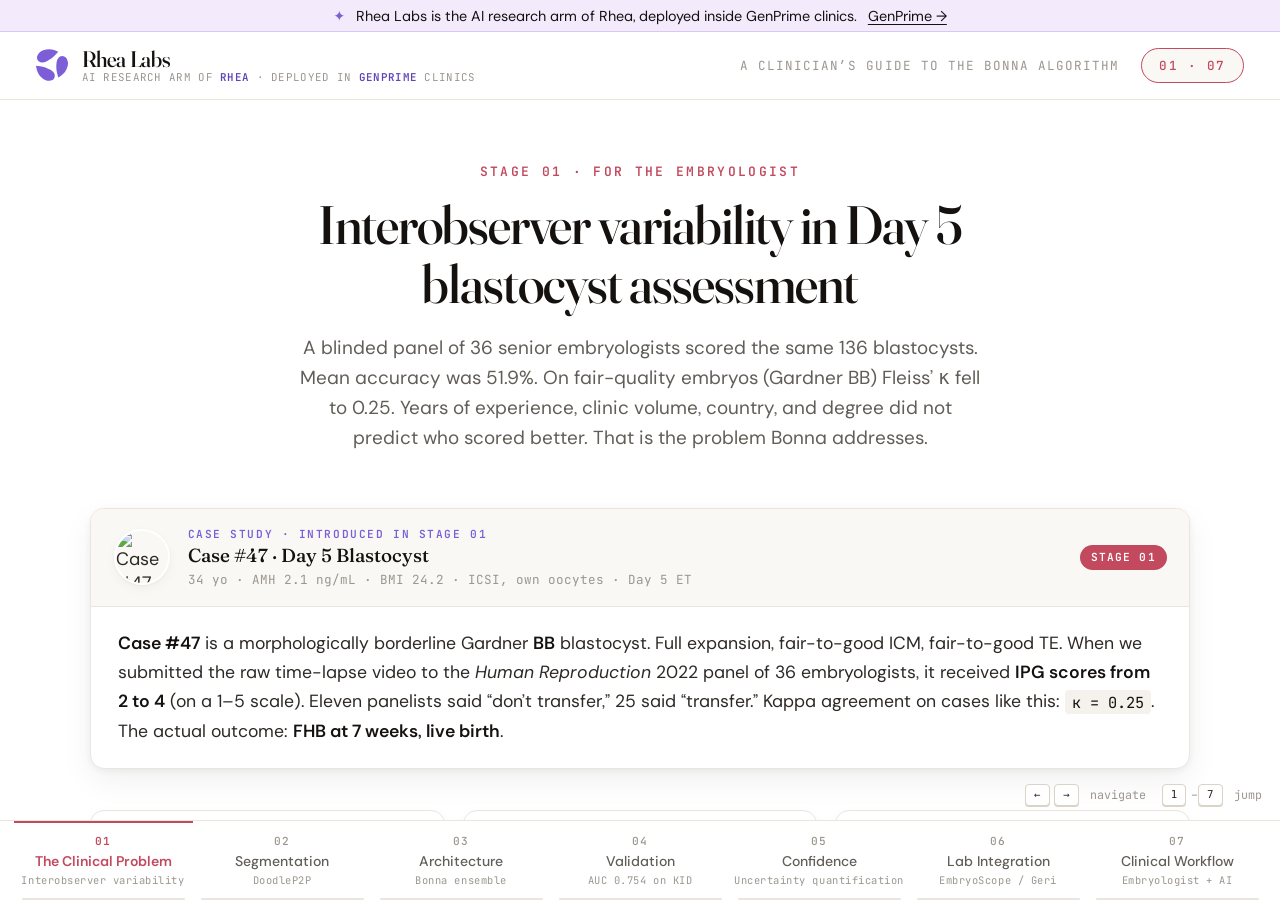
==== commit ea1a8fb2: "Add Rhea/GenPrime logos, cut AI-slop copy per writing rules - Use Rhea leaf mark (SVG) in header; in" ====
--- a/index.html
+++ b/index.html
@@ -65,42 +65,45 @@
     }
 
     .brand-mark {
-      width: 34px;
-      height: 34px;
-      border-radius: 8px;
-      background: var(--rhea-purple);
-      display: flex;
+      width: 32px;
+      height: 32px;
+      color: var(--rhea-purple);
+      display: inline-flex;
       align-items: center;
       justify-content: center;
-      color: white;
-      font-family: var(--font-serif);
-      font-size: 1.15rem;
-      font-weight: 600;
-      font-variation-settings: "opsz" 144;
-    }
+      flex-shrink: 0;
+    }
+    .brand-mark svg { width: 100%; height: 100%; display: block; }
 
     .brand-text {
       display: flex;
       flex-direction: column;
-      gap: 0;
+      gap: 0.05rem;
       line-height: 1.1;
     }
 
     .brand-name {
       font-family: var(--font-serif);
-      font-size: 1.15rem;
+      font-size: 1.25rem;
       font-weight: 500;
       color: var(--text-primary);
-      letter-spacing: -0.01em;
+      letter-spacing: -0.015em;
+      font-variation-settings: "opsz" 144;
+    }
+    .brand-name em {
+      font-style: normal;
+      color: var(--text-secondary);
+      font-weight: 400;
     }
 
     .brand-family {
       font-family: var(--font-mono);
       font-size: 0.6rem;
-      letter-spacing: 0.1em;
+      letter-spacing: 0.12em;
       text-transform: uppercase;
       color: var(--text-muted);
     }
+    .brand-family strong { color: var(--rhea-purple-deep); font-weight: 600; letter-spacing: 0.12em; }
 
     .header-nav {
       display: flex;
@@ -306,18 +309,24 @@
 
   <div class="announcement">
     <span class="announcement-mark">&#x2726;</span>
-    <span>Rhea Labs&rsquo; clinical AI, now deployed across GenPrime clinics.</span>
-    <a class="announcement-link" href="https://www.genprime.com/" target="_blank" rel="noopener">Learn more</a>
+    <span>Rhea Labs is the AI research arm of Rhea, deployed inside GenPrime clinics.</span>
+    <a class="announcement-link" href="https://www.genprime.com/" target="_blank" rel="noopener">GenPrime&nbsp;&rarr;</a>
   </div>
 
   <header class="header">
-    <div class="brand">
-      <div class="brand-mark" aria-hidden="true">R</div>
-      <div class="brand-text">
+    <a class="brand" href="https://www.genprime.com/" target="_blank" rel="noopener" style="text-decoration:none;">
+      <span class="brand-mark" aria-hidden="true">
+        <svg viewBox="0 0 198.3 195.89" xmlns="http://www.w3.org/2000/svg" role="img" aria-label="Rhea">
+          <path fill="currentColor" d="M137.23,15.35c-3.52,4.39-6.41,8.18-9.49,11.81-18.39,21.66-40.54,38.45-66.44,50.08-11.86,5.32-24.27,7.37-36.73,1.62-16.53-7.62-22.62-22.86-15.61-39.8C15.83,22.46,28.86,12.22,45.34,6.31c23.94-8.58,47.97-8.5,71.79.74,6.47,2.51,12.83,5.29,20.11,8.3Z"/>
+          <path fill="currentColor" d="M0,102.06c8.96,1.03,17.03,1.76,25.03,2.91,23.18,3.34,44.79,11.4,65.06,22.91,5.56,3.16,10.63,7.46,15.23,11.96,10.73,10.51,14.22,23.37,8.8,37.47-5.32,13.85-17.65,18.02-31.06,18.53-17.48.67-32.2-6.52-45.43-17.59C15.71,159.92,5.25,135.75,1.03,108.25c-.25-1.61-.53-3.22-1.03-6.19Z"/>
+          <path fill="currentColor" d="M138.29,175.76c-2.72-9.45-5.43-17.78-7.49-26.27-5.78-23.73-6.74-47.78-2.56-71.8,1.25-7.18,4.17-14.55,8.12-20.69,13.83-21.52,41.74-20.36,54.4,1.79,8.8,15.4,9.23,31.69,4.78,48.35-6.69,25.05-21.35,44.42-42.7,58.89-4.39,2.98-8.82,5.9-14.54,9.74Z"/>
+        </svg>
+      </span>
+      <span class="brand-text">
         <span class="brand-name">Rhea Labs</span>
-        <span class="brand-family">Part of the Rhea &middot; GenPrime family</span>
-      </div>
-    </div>
+        <span class="brand-family">AI research arm of <strong>Rhea</strong> &middot; deployed in <strong>GenPrime</strong> clinics</span>
+      </span>
+    </a>
     <div class="header-nav">
       <span class="header-meta">A Clinician&rsquo;s Guide to the Bonna Algorithm</span>
       <div class="stage-badge" id="stageBadge">01 &middot; 07</div>
